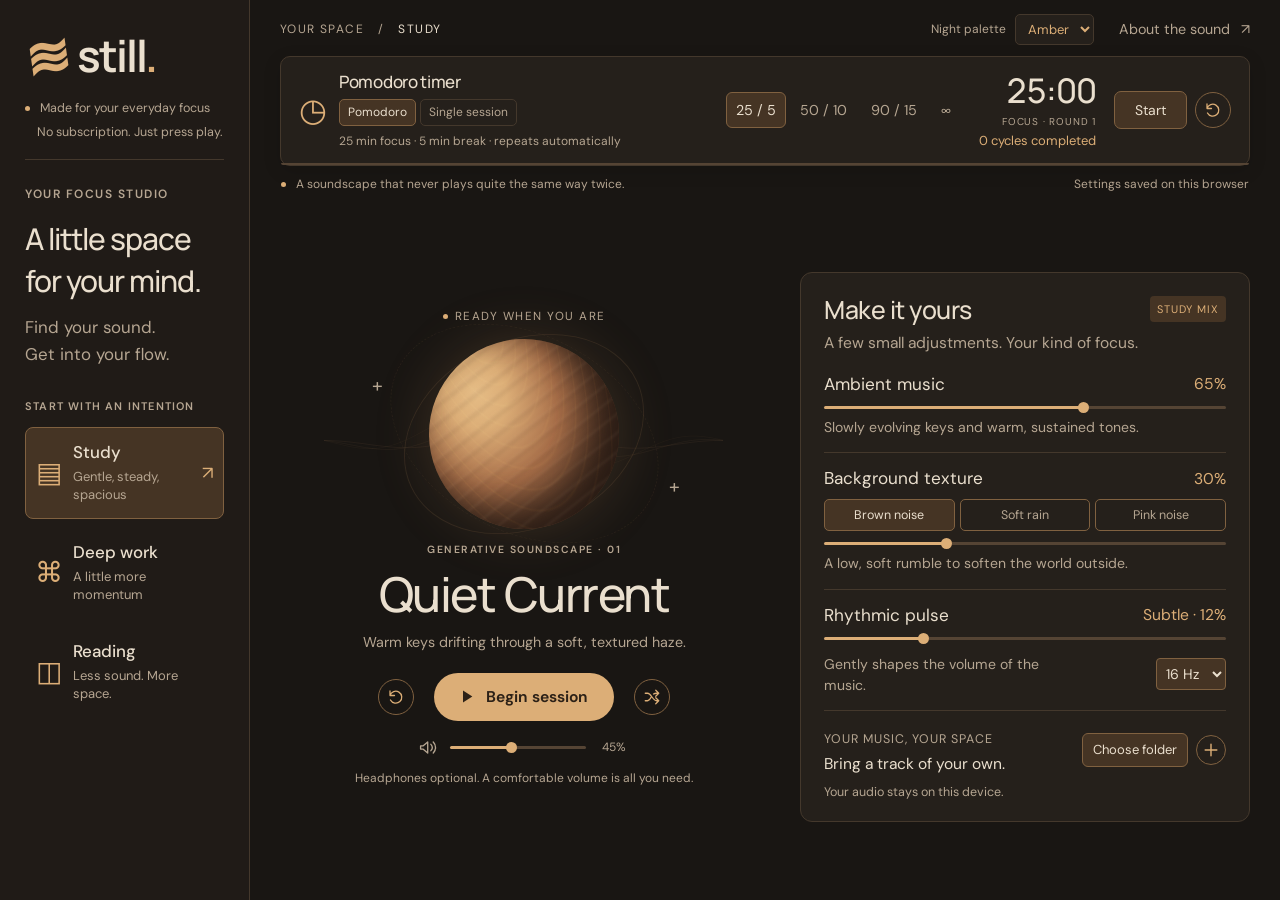
==== still/index.html @ cd14f4ec "Show completed Pomodoro cycles after full focus and break periods" ====
<!doctype html>
<html lang="en"><head><meta charset="UTF-8"><meta name="viewport" content="width=device-width, initial-scale=1"><meta name="theme-color" content="#191613"><title>Still — Focus Studio</title><meta name="description" content="Your personal sound studio. Evolving ambient music, soft textures, and a little room to focus."><link rel="stylesheet" href="style.css?v=completed-cycles-1"></head>
<body>
<div class="app">
<aside class="sidebar">
<a class="brand" href="./" aria-label="Still home"><span class="brand-symbol">≋</span> still<span class="brand-dot">.</span></a>
<div class="side-bottom"><span class="little-dot"></span> Made for your everyday focus<p>No subscription. Just press play.</p></div>
<div class="side-content"><p class="eyebrow">YOUR FOCUS STUDIO</p><h1>A little space<br>for your mind.</h1><p class="side-intro">Find your sound.<br>Get into your flow.</p>
<p class="eyebrow choose">START WITH AN INTENTION</p>
<nav aria-label="Focus presets" class="presets">
<button class="preset active" data-preset="study" aria-pressed="true"><span class="preset-icon">▤</span><span><strong>Study</strong><small>Gentle, steady, spacious</small></span><span class="preset-arrow">↗</span></button>
<button class="preset" data-preset="work" aria-pressed="false"><span class="preset-icon">⌘</span><span><strong>Deep work</strong><small>A little more momentum</small></span><span class="preset-arrow">↗</span></button>
<button class="preset" data-preset="reading" aria-pressed="false"><span class="preset-icon">◫</span><span><strong>Reading</strong><small>Less sound. More space.</small></span><span class="preset-arrow">↗</span></button>
</nav></div>

</aside>
<main>
<header><div class="breadcrumb">YOUR SPACE <span>/</span> <span id="crumb">STUDY</span></div><div class="header-actions"><label class="theme-picker"><span>Night palette</span><select id="theme" aria-label="Color theme"><option value="amber">Amber</option><option value="clay">Clay</option><option value="rose">Rose</option></select></label><button id="infoBtn" class="text-button">About the sound <span>↗</span></button></div></header>
<section class="session-panel" id="sessionPanel" aria-label="Pomodoro timer">
<div class="session-title"><span class="timer-icon" aria-hidden="true">◷</span><div><h3 id="sessionTitle">Pomodoro timer</h3><div class="timer-mode" aria-label="Timer mode"><button data-timer-mode="pomodoro" class="selected" aria-pressed="true">Pomodoro</button><button data-timer-mode="single" aria-pressed="false">Single session</button></div><p id="timerHint">25 min focus · 5 min break · repeats automatically</p></div></div>
<div class="timer-options" aria-label="Focus and break duration"><button data-minutes="25" class="selected" aria-pressed="true" aria-label="25 minutes focus, 5 minutes break">25 / 5</button><button data-minutes="50" aria-pressed="false" aria-label="50 minutes focus, 10 minutes break">50 / 10</button><button data-minutes="90" aria-pressed="false" aria-label="90 minutes focus, 15 minutes break">90 / 15</button><button data-minutes="0" aria-pressed="false" aria-label="Unlimited session">∞</button></div>
<div class="timer-readout"><span id="timer" role="timer" aria-label="Time remaining">25:00</span><small id="timerState">FOCUS · ROUND 1</small><small id="cycleCount" class="cycle-count" role="status" aria-live="polite" aria-atomic="true">0 cycles completed</small></div>
<div class="timer-actions"><button id="timerPlayBtn" class="timer-start"><span id="timerPlayLabel">Start</span></button><button id="skipBreakBtn" class="timer-skip" hidden>Skip break</button><button id="timerResetBtn" class="round-button" aria-label="Reset Pomodoro timer"><svg viewBox="0 0 24 24" fill="none" stroke="currentColor" stroke-width="1.7" stroke-linecap="round" stroke-linejoin="round" aria-hidden="true"><path d="M4 10a8 8 0 1 1 .6 6M4 4v6h6"/></svg></button></div>
<div class="progress-track"><div id="progress"></div></div></section>
<footer><span><span class="little-dot"></span> A soundscape that never plays quite the same way twice.</span><span id="savedStatus">Settings saved on this browser</span></footer>
<div class="studio">
<section class="player" aria-label="Sound player">
<div class="sound-label"><span class="little-dot" id="liveDot"></span><span id="soundLabel">READY WHEN YOU ARE</span></div>
<div class="orb-stage" aria-hidden="true"><div class="orbit orbit-one"></div><div class="orbit orbit-two"></div><div class="orb"><div class="orb-inner"></div></div><canvas id="waves"></canvas><span class="orb-cross cross-one">+</span><span class="orb-cross cross-two">+</span></div>
<div class="track-heading"><p class="eyebrow" id="trackCategory">GENERATIVE SOUNDSCAPE · 01</p><h2 id="trackTitle">Quiet Current</h2><p id="trackDesc">Warm keys drifting through a soft, textured haze.</p></div>
<div class="track-position" id="trackPosition" hidden><output id="trackTime">0:00</output><input id="trackSeek" type="range" min="0" max="1000" value="0" aria-label="Track position"><output id="trackDuration">0:00</output></div>
<div class="transport"><button class="round-button" id="resetBtn" aria-label="Reset session" title="Reset session"><svg viewBox="0 0 24 24" fill="none" stroke="currentColor" stroke-width="1.7" stroke-linecap="round" stroke-linejoin="round" aria-hidden="true"><path d="M4 10a8 8 0 1 1 .6 6M4 4v6h6"/></svg></button><button id="playBtn" class="play-button"><svg id="playIcon" width="18" height="20" viewBox="0 0 18 20" aria-hidden="true"><path d="M3 1L17 10 3 19Z" fill="currentColor"/></svg><span id="playText">Begin session</span></button><button class="round-button" id="newBtn" aria-label="Create a new sound variation" title="New variation"><svg viewBox="0 0 24 24" fill="none" stroke="currentColor" stroke-width="1.7" stroke-linecap="round" stroke-linejoin="round" aria-hidden="true"><path d="m17 3 4 4-4 4m0 2 4 4-4 4M3 7h3c5 0 7 10 12 10h3M3 17h3c2 0 3.5-2 5-5M14 8c1.2-.7 2.5-1 4-1h3"/></svg></button></div>
<div class="volume-row"><label for="volume" aria-label="Master volume"><svg viewBox="0 0 24 24" fill="none" stroke="currentColor" stroke-width="1.7" stroke-linecap="round" stroke-linejoin="round" aria-hidden="true"><path d="m11 5-6 5H2v4h3l6 5V5Zm4 3a6 6 0 0 1 0 8m3-11a10 10 0 0 1 0 14"/></svg></label><input id="volume" type="range" min="0" max="100" value="45" aria-label="Master volume"><output id="volumeValue" for="volume">45%</output></div>
<p class="headphone-note">Headphones optional. A comfortable volume is all you need.</p>
</section>
<section class="mixer" aria-label="Sound controls"><div class="mixer-title"><h3>Make it yours</h3><span class="mix-tag" id="mixTag">STUDY MIX</span></div><p class="muted">A few small adjustments. Your kind of focus.</p>
<div class="control"><div class="control-label"><label for="music">Ambient music</label><output id="musicValue" for="music">65%</output></div><input id="music" type="range" min="0" max="100" value="65"><p>Slowly evolving keys and warm, sustained tones.</p></div>
<div class="control"><div class="control-label"><label for="texture">Background texture</label><output id="textureValue" for="texture">30%</output></div><div class="segmented texture-options" aria-label="Texture type"><button data-texture="brown" class="selected" aria-pressed="true">Brown noise</button><button data-texture="rain" aria-pressed="false">Soft rain</button><button data-texture="pink" aria-pressed="false">Pink noise</button></div><input id="texture" type="range" min="0" max="100" value="30"><p id="textureDesc">A low, soft rumble to soften the world outside.</p></div>
<div class="control"><div class="control-label"><label for="pulse">Rhythmic pulse</label><output id="pulseValue" for="pulse">Subtle · 12%</output></div><input id="pulse" type="range" min="0" max="50" value="12"><div class="pulse-caption"><p>Gently shapes the volume of the music.</p><label class="rate-label"><select id="rate" aria-label="Pulse rate"><option value="8">8 Hz</option><option value="12">12 Hz</option><option value="16" selected>16 Hz</option><option value="20">20 Hz</option></select></label></div></div>
<div class="upload-box"><div><span>YOUR MUSIC, YOUR SPACE</span><p id="fileLabel">Bring a track of your own.</p></div><button class="folder-button" id="folderBtn">Choose folder</button><input hidden id="folderInput" type="file" webkitdirectory directory multiple accept=".mp3,audio/mpeg"><button class="upload-button" id="uploadBtn" aria-label="Choose audio files"><svg viewBox="0 0 24 24" fill="none" stroke="currentColor" stroke-width="1.7" stroke-linecap="round" stroke-linejoin="round" aria-hidden="true"><path d="M12 5v14M5 12h14"/></svg></button><input hidden id="fileInput" type="file" accept="audio/*" multiple><button hidden id="removeFile" class="remove-file" aria-label="Remove uploaded audio">×</button></div><p class="local-note"><span id="localNote">Your audio stays on this device.</span> <button id="libraryBtn" class="library-link" hidden>Browse &amp; filters</button></p>
</section>
</div>


<div class="status" id="status" role="status" aria-live="polite"></div>
</main></div>
<dialog id="about"><button id="closeAbout" class="close-dialog" aria-label="Close about">×</button><p class="eyebrow">A SMALL NOTE ON SOUND</p><h2>Made to sit in the background.</h2><p>Still creates original, evolving ambient audio in your browser. Mix soft musical layers with synthesized noise textures, or bring your own audio file.</p><p>The optional rhythmic pulse is amplitude modulation: a gentle repeating change in volume. The Hz setting describes that repetition rate, not the pitch of the music.</p><p>This is a personal sound experiment. Choose what feels comfortable; pulse can be turned down to zero.</p><p>Choose Pomodoro for repeating focus/break cycles, or Single session to stop after one focus period. In Pomodoro mode, focus audio fades out for breaks and returns for the next focus round. Keep this page open while the timer runs. The completed-cycle count increases after a full focus period and break; skipped breaks do not count. Resetting the timer, changing its duration or mode, or reloading the page clears this count. Your settings and completed focus rounds stay in this browser. They do not sync between devices. Your audio files are never sent to a server. Choose an MP3 folder and filter by genre and neural-effect labels in filenames or folders. Unlabeled tracks remain available under All or Unlabeled. Duplicate cleanup is a separate local utility; the website does not scan for or remove duplicates. Reselect your files after reloading; the site cannot automatically browse your computer.</p><p id="audioStatus" class="audio-status">Audio engine idle</p></dialog>
<dialog id="libraryDialog" class="library-dialog"><button id="closeLibrary" class="close-dialog" aria-label="Close music library">×</button><p class="eyebrow">LOCAL FILES · NO UPLOADS</p><h2>Your music library</h2><p id="libraryStatus" role="status" aria-live="polite">Choose your MP3 folder to get started.</p><div class="library-toolbar"><button id="pickLibraryFolder" class="folder-button">Choose folder</button><label class="shuffle-option"><input id="shuffle" type="checkbox"> Shuffle matching tracks</label></div><div class="music-filters"><fieldset><legend>Genres <small>Choose any combination</small></legend><div id="genreFilters" class="filter-options"></div></fieldset><fieldset><legend>Neural effect <small>Read from your file labels</small></legend><div id="effectFilters" class="filter-options"></div></fieldset></div><div class="filter-actions"><button id="applyFilters" class="folder-button">Apply filters</button><button id="clearFilters" class="library-link">Clear filters</button><span id="filterPreview"></span></div><p class="library-privacy" id="unlabeledNote"></p><div id="libraryRows" class="library-rows"></div><p class="library-privacy">Your files stay on this device. Reselect the folder after refreshing. Selected genres match any of those genres; selected effects match any of those levels. Both groups must match. Playback repeats through matching tracks.</p></dialog>
<script src="audio.js?v=music-filters-1"></script><script src="session.js?v=completed-cycles-1"></script><script src="library.js?v=music-filters-2"></script><script src="app.js?v=completed-cycles-1"></script>
</body></html>
---- still/style.css ----
@import url('https://fonts.googleapis.com/css2?family=DM+Sans:wght@400;500;600;650;700&family=Manrope:wght@400;500;600;650;700&display=swap');
:root{color-scheme:dark;--bg:#191613;--side:#201b17;--panel:#25201b;--text:#eadfce;--muted:#b6a692;--line:#44382c;--accent:#dcae77;--accent-ink:#2c2117;--accent-soft:#453424;--accent-border:#806140;--track:#554434;--orb-light:#e5bc85;--orb-mid:#a96f49;--orb-deep:#42291e;--shade:#281b14;--glow:#bd875634}
:root[data-theme=clay]{--bg:#1b1513;--side:#231a17;--panel:#2b201b;--text:#edddcd;--muted:#c0a28d;--line:#4c352b;--accent:#dfa080;--accent-ink:#321d14;--accent-soft:#4f3227;--accent-border:#91624c;--track:#5c3d2e;--orb-light:#f0be91;--orb-mid:#ba7256;--orb-deep:#532c23;--shade:#301b15;--glow:#c5856234}
:root[data-theme=rose]{--bg:#1b1517;--side:#231b1d;--panel:#2b2123;--text:#eedfdb;--muted:#bea5a3;--line:#4e373b;--accent:#d5a09c;--accent-ink:#321f22;--accent-soft:#4d3036;--accent-border:#8d5d66;--track:#5b3c43;--orb-light:#e9b9a6;--orb-mid:#ad777b;--orb-deep:#4c2b38;--shade:#2e1b24;--glow:#b77c8834}
*{box-sizing:border-box}body{margin:0;background:var(--bg);color:var(--text);font:18.2px 'DM Sans',sans-serif}button,input,select{font:inherit}button{cursor:pointer;color:inherit}button:disabled{opacity:.6;cursor:wait}button:focus-visible,a:focus-visible,input:focus-visible,select:focus-visible{outline:2px solid var(--accent);outline-offset:4px}[hidden]{display:none!important}h1,h2,h3,p{margin-top:0}h1,h2,h3{font-family:Manrope,sans-serif;font-weight:500}h3{margin:0}.app{display:grid;grid-template-columns:250px minmax(0,1fr);min-height:100svh}.sidebar{background:var(--side);border-right:1px solid var(--line);padding:25px 25px 22px;display:flex;flex-direction:column}.brand{font:650 44px Manrope,sans-serif;letter-spacing:-2px;text-decoration:none;color:var(--text);display:flex;align-items:center;gap:9px}.brand-symbol{font-size:54px;line-height:40px;transform:rotate(-8deg);color:var(--accent)}.brand-dot{color:var(--accent);margin-left:-10px}.side-bottom{font-size:12.5px;line-height:1.5;color:var(--muted);margin-top:14px;padding-bottom:17px;border-bottom:1px solid var(--line)}.side-bottom p{font-size:12.5px;margin:5px 0 0 12px}.little-dot{display:inline-block;width:5px;height:5px;border-radius:50%;background:var(--accent);margin-right:7px;vertical-align:middle}.side-content{margin-top:26px}.eyebrow{font-size:12px;font-weight:600;letter-spacing:1.5px;color:var(--muted)}h1{font-size:30px;line-height:1.4;letter-spacing:-1px;margin:16px 0 12px}.side-intro{font-size:16.9px;line-height:1.65;color:var(--muted);margin-bottom:0}.choose{margin:30px 0 14px;font-size:11px;letter-spacing:1.2px}.presets{display:flex;flex-direction:column;gap:8px}.preset{display:flex;text-align:left;align-items:center;gap:11px;border:1px solid transparent;background:none;border-radius:8px;padding:13px 10px;width:100%}.preset.active{border-color:var(--accent-border);background:var(--accent-soft)}.preset:hover{background:var(--accent-soft)}.preset-icon{display:flex;justify-content:center;align-items:center;font-size:28px;color:var(--accent);width:26px;flex-shrink:0}.preset>span:nth-child(2){min-width:0}.preset strong{display:block;font-weight:500;font-size:16.9px}.preset small{display:block;color:var(--muted);font-size:13px;line-height:1.4;margin-top:5px}.preset-arrow{color:var(--accent);margin-left:auto;visibility:hidden}.preset.active .preset-arrow{visibility:visible}
main{padding:8px 30px 14px;max-width:1700px;width:100%;margin:0 auto}header{height:42px;display:flex;align-items:center;justify-content:space-between;gap:20px}.breadcrumb{font-size:12px;letter-spacing:1.4px;color:var(--muted);display:flex;gap:14px;white-space:nowrap}.breadcrumb span:last-child{color:var(--text)}.header-actions{display:flex;align-items:center;gap:25px}.theme-picker{display:flex;align-items:center;gap:9px;font-size:12px;color:var(--muted)}.theme-picker select{background:var(--panel);color:var(--accent);border:1px solid var(--line);border-radius:5px;font-size:13px;padding:5px 8px}.text-button{border:0;background:none;color:var(--muted);font-size:14.3px;padding:5px 0;white-space:nowrap}.text-button span{margin-left:7px}
.session-panel{position:sticky;top:8px;z-index:20;margin:6px 0 0;border:1px solid var(--line);border-radius:10px;padding:13px 18px 15px;display:grid;grid-template-columns:minmax(210px,1fr) auto auto auto;align-items:center;gap:18px;background:var(--panel);box-shadow:0 5px 18px #0002}.session-title{display:flex;gap:12px;align-items:center;min-width:0}.timer-icon{font-size:32px;line-height:1;color:var(--accent)}.session-title h3{font-size:17px;letter-spacing:-.3px}.session-title p{font-size:12px;line-height:1.5;color:var(--muted);margin:6px 0 0}.timer-mode{display:flex;gap:4px;margin-top:6px;flex-wrap:wrap}.timer-mode button{font-size:12px;line-height:1.2;border:1px solid var(--line);border-radius:5px;background:transparent;color:var(--muted);padding:5px 8px}.timer-mode button.selected{background:var(--accent-soft);border-color:var(--accent-border);color:var(--text)}.timer-options{display:flex;gap:4px;justify-content:center;align-items:center}.timer-options button{white-space:nowrap;background:transparent;border:1px solid transparent;padding:8px 9px;border-radius:6px;font-size:14.3px;color:var(--muted)}.timer-options button.selected{border-color:var(--accent-border);background:var(--accent-soft);color:var(--text)}.timer-readout{text-align:right;min-width:105px}.timer-readout>span{font:500 34px/1.2 Manrope,sans-serif;font-variant-numeric:tabular-nums;letter-spacing:-1px}.timer-readout small{display:block;font-size:10px;line-height:1.5;color:var(--muted);letter-spacing:.8px;margin-top:3px}.timer-actions{display:flex;align-items:center;justify-content:center;gap:8px}.timer-start,.timer-skip{border:1px solid var(--accent-border);background:var(--accent-soft);color:var(--text);border-radius:7px;padding:10px 12px;font-size:14px;line-height:1.2}.timer-start{min-width:73px}.timer-skip{background:transparent;font-size:12px;padding:8px}.progress-track{position:absolute;bottom:0;left:0;right:0;height:2px;background:var(--track);border-radius:0 0 10px 10px;overflow:hidden}#progress{height:100%;background:var(--accent);transition:width 1s linear;width:0}.on-break .session-panel{border-color:var(--accent-border)}
footer{display:flex;justify-content:space-between;gap:16px;padding:9px 1px 7px;font-size:12px;line-height:1.5;color:var(--muted)}footer>span:first-child{min-width:0}.studio{display:grid;grid-template-columns:minmax(0,1fr) minmax(400px,450px);gap:32px;padding:8px 0 0;align-items:center}.player{text-align:center;min-width:0}.sound-label{color:var(--muted);font-size:11.7px;line-height:1.6;letter-spacing:1.5px;display:flex;justify-content:center;align-items:center;margin-top:0}.orb-stage{height:clamp(180px,25vh,265px);max-width:400px;margin:0 auto;position:relative;display:grid;place-items:center;isolation:isolate}.orb{width:190px;height:190px;border-radius:50%;position:relative;background:radial-gradient(ellipse at 35% 20%,var(--orb-light) 0,var(--accent) 17%,var(--orb-mid) 45%,var(--orb-deep) 88%);box-shadow:inset -15px -25px 40px var(--shade),0 0 55px var(--glow);overflow:hidden;transform:rotate(-23deg)}.orb:after{content:'';position:absolute;inset:0;border-radius:50%;background:repeating-radial-gradient(ellipse at 50% -25%,transparent 0,transparent 7px,#f0cb9c25 8px,transparent 9px);mix-blend-mode:soft-light}.orb-inner{position:absolute;inset:-20%;background:repeating-linear-gradient(165deg,transparent 0 8px,#edc79c18 9px,#38231b10 11px 15px);filter:blur(1px)}.orbit{border:1px solid var(--accent-border);opacity:.22;border-radius:50%;position:absolute;width:250px;height:250px;transform:rotate(-25deg) scaleY(.75)}.orbit-two{width:285px;height:285px;transform:rotate(28deg) scaleY(.69);border-style:dashed;opacity:.13}.orb-cross{position:absolute;color:var(--muted);font-size:19.5px}.cross-one{left:12%;top:22%}.cross-two{right:11%;bottom:20%}canvas{position:absolute;inset:0;width:100%;height:100%;z-index:-1}.playing .orb{animation:breathe 10s ease-in-out infinite}.playing .orb-inner{animation:drift 30s linear infinite}@keyframes breathe{50%{box-shadow:inset -15px -25px 40px var(--shade),0 0 65px var(--glow);filter:brightness(1.05)}}@keyframes drift{to{transform:translateY(35px)}}.track-heading .eyebrow{font-size:10.4px;line-height:1.5;letter-spacing:1.5px;margin:0}.track-heading h2{font-size:48.1px;line-height:1.2;letter-spacing:-1.5px;margin:8px 0}.track-heading>p:last-child{font-size:14.3px;color:var(--muted);line-height:1.6;margin:0}.transport{display:grid;grid-template-columns:36px minmax(180px,max-content) 36px;align-items:center;justify-content:center;column-gap:20px;margin-top:19px}.round-button,.upload-button,.remove-file{display:inline-flex;align-items:center;justify-content:center;line-height:1;padding:0;flex-shrink:0}.round-button{border:1px solid var(--accent-border);width:36px;height:36px;background:transparent;border-radius:50%;color:var(--accent)}.round-button:hover{background:var(--accent-soft)}.round-button svg,.upload-button svg{display:block;width:18px;height:18px;flex-shrink:0}.upload-button svg{width:20px;height:20px}.play-button{background:var(--accent);color:var(--accent-ink);border:0;border-radius:28px;padding:14px 23px;display:flex;gap:13px;align-items:center;font-weight:650;font-size:15.6px;min-height:48px;min-width:180px;justify-content:center;justify-self:center;white-space:nowrap}.play-button:hover{filter:brightness(1.06)}.play-button svg{display:block;width:12px;height:15px;flex-shrink:0}.volume-row{margin:17px auto 0;display:flex;gap:12px;width:210px;align-items:center;color:var(--muted)}.volume-row label{display:flex;align-items:center;justify-content:center;flex-shrink:0}.volume-row label svg{width:19px;height:19px}.volume-row output{font-size:12px;min-width:31px}.headphone-note{font-size:12px;color:var(--muted);margin:12px 0 0;line-height:1.5}
.mixer{border:1px solid var(--line);background:var(--panel);border-radius:12px;padding:20px 23px;align-self:center}.mixer-title{display:flex;justify-content:space-between;align-items:center;gap:8px;flex-wrap:wrap}.mixer h3{font-size:24.96px;line-height:1.3;letter-spacing:-.5px}.mix-tag{font-size:10.92px;letter-spacing:1px;color:var(--accent);background:var(--accent-soft);border-radius:4px;padding:6px 7px;white-space:nowrap}.mixer .muted{color:var(--muted);font-size:15.6px;line-height:1.6;margin:6px 0 17px}.control{border-bottom:1px solid var(--line);padding-bottom:14px;margin-bottom:14px}.control-label{display:flex;justify-content:space-between;align-items:center;gap:12px;margin-bottom:10px;font-size:17.16px;line-height:1.35}.control-label output{color:var(--accent);font-size:15.6px;white-space:nowrap}.control p{font-size:14.04px;color:var(--muted);line-height:1.5;margin:8px 0 0}input[type=range]{appearance:none;-webkit-appearance:none;background:linear-gradient(to right,var(--accent) var(--fill,50%),var(--track) var(--fill,50%));width:100%;height:3px;border-radius:8px;cursor:pointer;margin:6px 0;display:block}input[type=range]::-webkit-slider-thumb{appearance:none;width:11px;height:11px;background:var(--accent);border:0;border-radius:50%}input[type=range]::-moz-range-thumb{width:11px;height:11px;background:var(--accent);border:0;border-radius:50%}.segmented{display:flex;gap:5px;margin:-2px 0 11px}.segmented button{background:none;border:1px solid var(--accent-border);color:var(--muted);border-radius:5px;font-size:12.48px;line-height:1.35;padding:7px 8px;flex:1;white-space:normal;min-width:0}.segmented button.selected{color:var(--text);background:var(--accent-soft)}.pulse-caption{display:flex;gap:12px;justify-content:space-between;align-items:center}.pulse-caption p{max-width:260px}.rate-label select{background:var(--accent-soft);border:1px solid var(--accent-border);color:var(--text);font-size:14.04px;padding:5px;border-radius:4px;margin-top:6px}.upload-box{display:flex;align-items:center;gap:8px}.upload-box>div{min-width:0;flex:1}.upload-box span{font-size:12.48px;letter-spacing:1px;color:var(--muted)}.upload-box p{font-size:15.6px;line-height:1.4;margin:5px 0 0;color:var(--text);overflow:hidden;text-overflow:ellipsis;white-space:nowrap;max-width:100%}.upload-button{width:30px;height:30px;border:1px solid var(--accent-border);background:transparent;border-radius:50%;color:var(--accent)}.remove-file{background:none;border:0;font-size:27px;color:var(--muted)}.local-note{font-size:12.48px;line-height:1.4;color:var(--muted);margin:8px 0 0}.status{position:fixed;bottom:16px;left:50%;transform:translateX(-50%);z-index:35;background:var(--panel);color:var(--text);border-radius:8px;box-shadow:0 4px 22px #0004;max-width:min(600px,calc(100% - 32px));font-size:14px;line-height:1.5;text-align:center}.status:not(:empty){border:1px solid var(--accent-border);padding:10px 16px}.status:empty{display:none}
dialog{border:1px solid var(--accent-border);border-radius:16px;background:var(--panel);color:var(--text);max-width:580px;width:calc(100% - 40px);max-height:calc(100svh - 40px);padding:32px;box-shadow:0 30px 100px #0008}dialog::backdrop{background:#100b07d9;backdrop-filter:blur(7px)}dialog h2{font-size:30px;line-height:1.4;margin-bottom:18px}dialog p{font-size:16px;line-height:1.7;color:var(--muted)}.close-dialog{position:absolute;top:10px;right:16px;background:none;border:0;font-size:30px;color:var(--muted)}.audio-status{font-size:13px!important;color:var(--accent)!important}
@media(min-width:1101px){.app{height:100svh;min-height:740px}main{height:100%;display:grid;grid-template-rows:42px auto auto minmax(0,1fr);row-gap:0}.studio{min-height:0}.sidebar{min-height:0}.orb-stage{height:clamp(170px,24vh,255px)}}
@media(min-width:1600px){main{padding-left:45px;padding-right:45px}.studio{grid-template-columns:minmax(0,1fr) 480px;gap:50px}.orb{width:210px;height:210px}}
@media(min-width:1101px) and (max-height:820px){.sidebar{padding-top:18px}.side-content{margin-top:19px}.choose{margin-top:23px}.preset{padding:10px}.side-bottom{margin-top:10px;padding-bottom:12px}.mixer{padding:17px 21px}.mixer .muted{margin-bottom:13px}.control{padding-bottom:10px;margin-bottom:10px}.control-label{margin-bottom:8px}.control p{margin-top:6px}.session-panel{padding-top:10px;padding-bottom:12px}.track-heading h2{margin:6px 0}.transport{margin-top:15px}.volume-row{margin-top:14px}.headphone-note{margin-top:10px}}
@media(max-width:1200px){.app{grid-template-columns:220px minmax(0,1fr)}.sidebar{padding-left:17px;padding-right:17px}main{padding-left:22px;padding-right:22px}.studio{grid-template-columns:minmax(0,1fr) 390px;gap:24px}.session-panel{gap:12px;padding-left:13px;padding-right:13px}.session-title{gap:8px}.timer-icon{display:none}.timer-options button{padding:8px 6px}.timer-readout{min-width:96px}.timer-actions{gap:6px}.timer-start{min-width:65px;padding:9px}.timer-mode button{font-size:11px;padding:5px 6px}.session-title p{font-size:11px}.session-title h3{font-size:16px}.track-heading h2{font-size:42px}}
@media(max-width:1100px){.app{grid-template-columns:1fr}.sidebar{padding:17px 25px;border-right:0;border-bottom:1px solid var(--line);display:flex;flex-direction:row;align-items:center;gap:25px}.brand{font-size:36px}.brand-symbol{font-size:45px}.side-content{margin:0;flex:1}.side-content>.eyebrow,.side-content h1,.side-intro,.side-bottom{display:none}.presets{flex-direction:row;justify-content:flex-end}.preset{width:auto;max-width:200px;padding:10px}.preset small{font-size:11px}.preset-arrow{display:none}.preset-icon{font-size:25px}.preset strong{font-size:15px}main{padding:8px 25px 20px}.studio{grid-template-columns:minmax(250px,1fr) minmax(330px,410px);gap:25px;padding-top:20px}.session-panel{margin-top:5px;grid-template-columns:minmax(180px,1fr) auto auto auto}.session-title{gap:8px}.session-title p{font-size:11px}.theme-picker span{display:none}.header-actions{gap:18px}.orb-stage{height:230px}.mixer{padding:20px}footer{font-size:12px}}
@media(max-width:760px){.session-panel{grid-template-columns:1fr auto;gap:12px}.session-title{grid-column:1;grid-row:1}.timer-readout{grid-column:2;grid-row:1}.timer-options{grid-column:1;grid-row:2;justify-content:flex-start}.timer-actions{grid-column:2;grid-row:2;flex-wrap:wrap;max-width:150px}.session-title p{max-width:240px}.studio{grid-template-columns:1fr;gap:25px;padding-top:22px}.orb-stage{height:230px}.mixer{width:100%;max-width:520px;justify-self:center}.player{padding:5px 0 10px}.track-heading h2{font-size:44.2px}.session-panel{top:8px}.theme-picker select{font-size:12px}.preset small{display:none}.presets{gap:5px}.preset{flex:1;max-width:none;padding:10px 7px;gap:6px}.sidebar{display:block;padding:16px 20px}.side-content{margin-top:14px}.presets{justify-content:stretch}.brand{font-size:36px}.preset strong{font-size:14px}.preset-icon{font-size:23px;width:20px}main{padding:5px 20px 20px}.breadcrumb{font-size:10px;gap:9px;letter-spacing:1px}.text-button{font-size:12px}.header-actions{gap:12px}.theme-picker select{max-width:88px;padding:5px}.session-title h3{font-size:16px}.timer-mode button{font-size:11px;padding:6px 7px}.timer-readout>span{font-size:30px}.timer-readout small{font-size:8px}.timer-options button{font-size:12px;padding:8px 6px}.timer-start{min-width:60px;font-size:12px;padding:9px}.timer-skip{font-size:10px;padding:7px}.timer-actions .round-button{width:28px;height:28px}footer{font-size:11.5px;display:block;padding-top:10px}footer>span{display:block;margin-bottom:4px}.mixer h3{font-size:28.08px}.mixer .muted{font-size:17.16px}.control-label{font-size:18.72px}.control p{font-size:15.6px}.segmented button{font-size:15.6px}.upload-box span{font-size:14.04px}.upload-box p{font-size:17.16px}.transport{column-gap:15px}}
@media(prefers-reduced-motion:reduce){*,*:before,*:after{animation:none!important;transition:none!important}canvas{display:none}}
@media(max-width:760px){header{height:auto;min-height:42px;flex-wrap:wrap;gap:6px 12px}.header-actions{margin-left:auto}}
.sidebar,main{min-width:0}
@media(max-width:1100px){.app{grid-template-columns:minmax(0,1fr)}.preset{min-width:0}}
/* Local MP3 folder library. */
.folder-button{border:1px solid var(--accent-border);background:var(--accent-soft);color:var(--text);border-radius:6px;padding:8px 10px;font-size:13px;line-height:1.25;white-space:nowrap;cursor:pointer}
.library-link{border:0;background:transparent;color:var(--accent);font-size:12.5px;text-decoration:underline;text-underline-offset:3px;cursor:pointer;padding:0}
.local-note{display:flex;justify-content:space-between;align-items:center;flex-wrap:wrap;gap:4px 10px}
.library-dialog{max-width:860px;width:calc(100% - 32px)}.library-dialog h2{margin-bottom:9px}.library-dialog #libraryStatus{font-size:15px;margin-bottom:14px}.library-toolbar{display:flex;align-items:center;gap:18px;flex-wrap:wrap;margin:12px 0}
.library-dialog .library-privacy,.library-dialog .cleanup-note{font-size:13px;line-height:1.6}.library-dialog a{color:var(--accent)}.library-dialog code{font-size:12px;overflow-wrap:anywhere}.shuffle-option{font-size:14px;color:var(--muted);display:flex;align-items:center;gap:7px}.shuffle-option input{accent-color:var(--accent)}
.library-rows{max-height:28vh;overflow:auto;margin:17px 0;border-block:1px solid var(--line)}.library-rows:empty{border:0}.library-track{display:block;width:100%;text-align:left;background:transparent;border:0;border-bottom:1px solid var(--line);padding:12px;color:var(--text);cursor:pointer}.library-track:hover,.library-track[aria-current=true]{background:var(--accent-soft)}.library-track strong{display:block;font-size:15px;font-weight:500;overflow-wrap:anywhere}.library-track small{display:block;font-size:12px;line-height:1.5;color:var(--muted);margin-top:4px;overflow-wrap:anywhere}.library-warning{font-size:13px!important;padding:8px;color:var(--accent)!important}
#duplicateDetails{font-size:14px;margin:12px 0}#duplicateDetails summary{cursor:pointer;color:var(--accent)}#duplicateDetails p,#duplicateRows{font-size:13px;line-height:1.6;overflow-wrap:anywhere}#duplicateRows{max-height:140px;overflow:auto;padding-left:20px}#scanProgress{width:100%;height:8px;accent-color:var(--accent)}
.track-position{max-width:340px;width:90%;margin:16px auto 0;display:flex;align-items:center;gap:10px;color:var(--muted)}.track-position output{font-size:12px;min-width:34px;font-variant-numeric:tabular-nums}.track-position output:last-child{text-align:right}.has-library .orb-stage{height:clamp(120px,18vh,185px)}.has-library .orb{width:155px;height:155px}.has-library .track-heading h2{font-size:36px;white-space:nowrap;overflow:hidden;text-overflow:ellipsis}.has-library .transport{margin-top:14px}
@media(max-width:760px){.upload-box{flex-wrap:wrap}.upload-box>div{flex-basis:calc(100% - 125px)}.folder-button{font-size:12px;padding:8px}.has-library .track-heading h2{font-size:30px}.has-library .orb-stage{height:170px}.library-dialog{padding:26px 20px}.library-toolbar{gap:12px}}

/* Multiple selections within a group are combined; both filter groups must match. */
.music-filters{display:grid;gap:16px;margin:18px 0}.music-filters fieldset{border:0;margin:0;padding:0;min-width:0}.music-filters legend{font-size:16px;color:var(--text);margin-bottom:10px}.music-filters legend small{font-size:12px;color:var(--muted);margin-left:8px}.filter-options{display:flex;flex-wrap:wrap;gap:7px}.filter-chip{border:1px solid var(--accent-border);background:transparent;color:var(--muted);border-radius:7px;padding:8px 11px;font-size:14px;line-height:1.3}.filter-chip.selected{background:var(--accent-soft);color:var(--text);box-shadow:inset 0 0 0 1px var(--accent-border)}.filter-actions{display:flex;align-items:center;gap:16px;flex-wrap:wrap}.filter-actions>span{font-size:13px;color:var(--muted)}.library-dialog .library-privacy{margin:12px 0}.library-track small+small{font-size:11px;opacity:.9}.library-dialog #libraryStatus{margin-bottom:10px}
@media(max-width:760px){.music-filters legend small{display:block;margin:5px 0 0}.filter-chip{font-size:13px;padding:8px 10px}.library-rows{max-height:26vh}}

.timer-readout .cycle-count{font-size:13px;line-height:1.4;letter-spacing:0;color:var(--accent);white-space:nowrap}
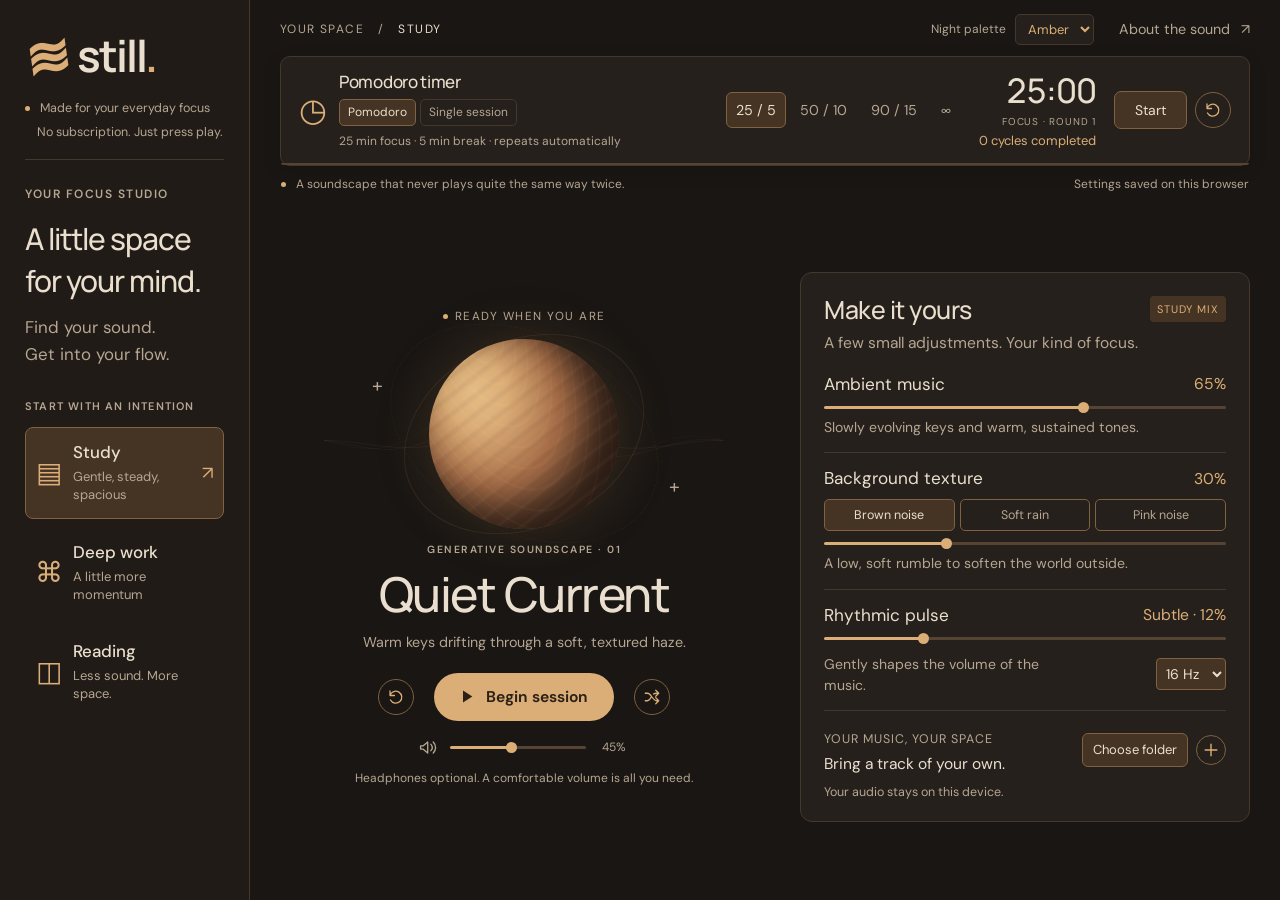
==== commit c5dcc551: "Fade all audio gently before pausing MP3 playback" ====
--- a/still/index.html
+++ b/still/index.html
@@ -46,5 +46,5 @@
 </main></div>
 <dialog id="about"><button id="closeAbout" class="close-dialog" aria-label="Close about">×</button><p class="eyebrow">A SMALL NOTE ON SOUND</p><h2>Made to sit in the background.</h2><p>Still creates original, evolving ambient audio in your browser. Mix soft musical layers with synthesized noise textures, or bring your own audio file.</p><p>The optional rhythmic pulse is amplitude modulation: a gentle repeating change in volume. The Hz setting describes that repetition rate, not the pitch of the music.</p><p>This is a personal sound experiment. Choose what feels comfortable; pulse can be turned down to zero.</p><p>Choose Pomodoro for repeating focus/break cycles, or Single session to stop after one focus period. In Pomodoro mode, focus audio fades out for breaks and returns for the next focus round. Keep this page open while the timer runs. The completed-cycle count increases after a full focus period and break; skipped breaks do not count. Resetting the timer, changing its duration or mode, or reloading the page clears this count. Your settings and completed focus rounds stay in this browser. They do not sync between devices. Your audio files are never sent to a server. Choose an MP3 folder and filter by genre and neural-effect labels in filenames or folders. Unlabeled tracks remain available under All or Unlabeled. Duplicate cleanup is a separate local utility; the website does not scan for or remove duplicates. Reselect your files after reloading; the site cannot automatically browse your computer.</p><p id="audioStatus" class="audio-status">Audio engine idle</p></dialog>
 <dialog id="libraryDialog" class="library-dialog"><button id="closeLibrary" class="close-dialog" aria-label="Close music library">×</button><p class="eyebrow">LOCAL FILES · NO UPLOADS</p><h2>Your music library</h2><p id="libraryStatus" role="status" aria-live="polite">Choose your MP3 folder to get started.</p><div class="library-toolbar"><button id="pickLibraryFolder" class="folder-button">Choose folder</button><label class="shuffle-option"><input id="shuffle" type="checkbox"> Shuffle matching tracks</label></div><div class="music-filters"><fieldset><legend>Genres <small>Choose any combination</small></legend><div id="genreFilters" class="filter-options"></div></fieldset><fieldset><legend>Neural effect <small>Read from your file labels</small></legend><div id="effectFilters" class="filter-options"></div></fieldset></div><div class="filter-actions"><button id="applyFilters" class="folder-button">Apply filters</button><button id="clearFilters" class="library-link">Clear filters</button><span id="filterPreview"></span></div><p class="library-privacy" id="unlabeledNote"></p><div id="libraryRows" class="library-rows"></div><p class="library-privacy">Your files stay on this device. Reselect the folder after refreshing. Selected genres match any of those genres; selected effects match any of those levels. Both groups must match. Playback repeats through matching tracks.</p></dialog>
-<script src="audio.js?v=music-filters-1"></script><script src="session.js?v=completed-cycles-1"></script><script src="library.js?v=music-filters-2"></script><script src="app.js?v=completed-cycles-1"></script>
+<script src="audio.js?v=gentle-pause-1"></script><script src="session.js?v=completed-cycles-1"></script><script src="library.js?v=music-filters-2"></script><script src="app.js?v=completed-cycles-1"></script>
 </body></html>
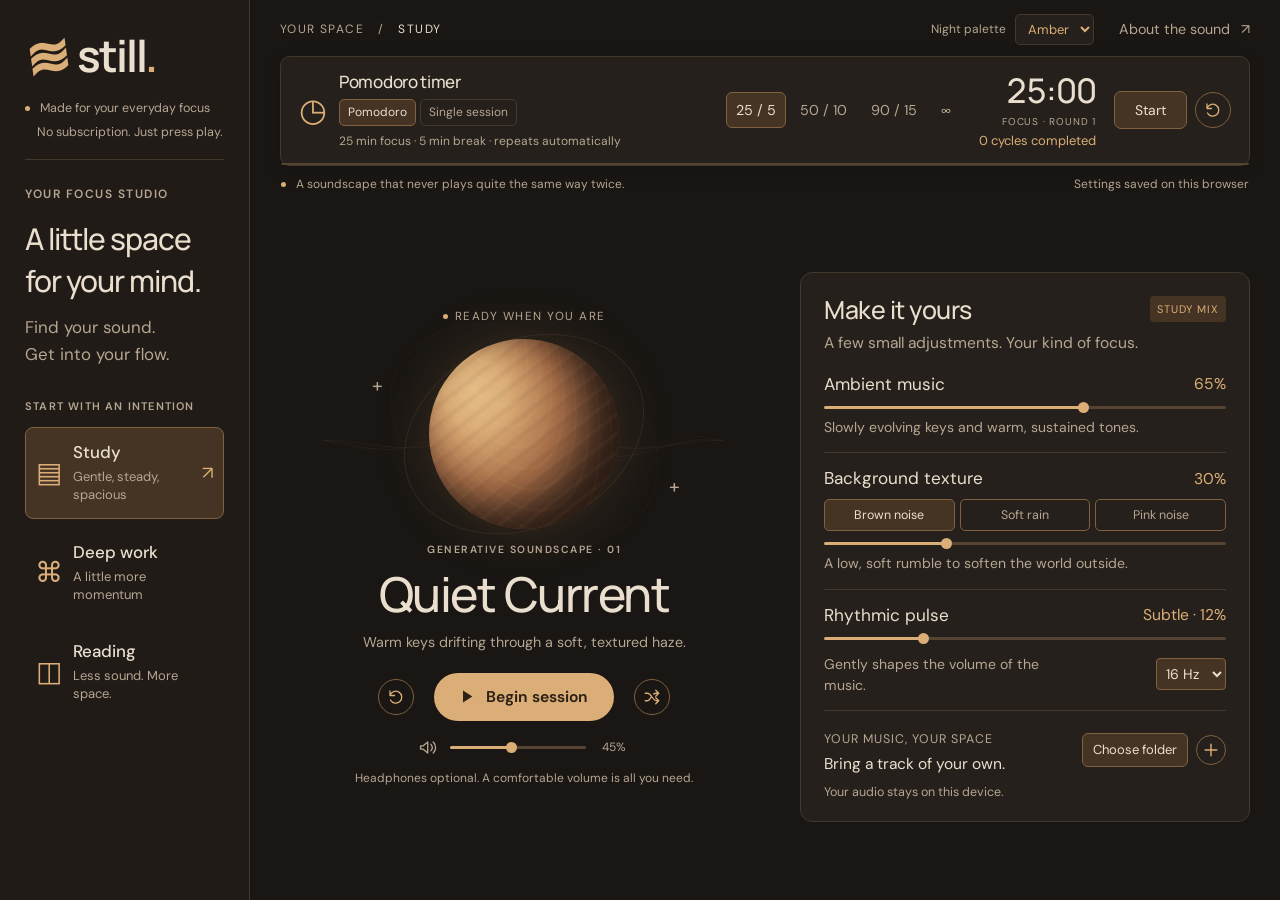
==== commit 4d5c7216: "Start imported music without extra sounds and contain player artwork" ====
--- a/still/index.html
+++ b/still/index.html
@@ -1,5 +1,5 @@
 <!doctype html>
-<html lang="en"><head><meta charset="UTF-8"><meta name="viewport" content="width=device-width, initial-scale=1"><meta name="theme-color" content="#191613"><title>Still — Focus Studio</title><meta name="description" content="Your personal sound studio. Evolving ambient music, soft textures, and a little room to focus."><link rel="stylesheet" href="style.css?v=completed-cycles-1"></head>
+<html lang="en"><head><meta charset="UTF-8"><meta name="viewport" content="width=device-width, initial-scale=1"><meta name="theme-color" content="#191613"><title>Still — Focus Studio</title><meta name="description" content="Your personal sound studio. Evolving ambient music, soft textures, and a little room to focus."><link rel="stylesheet" href="style.css?v=solo-music-1"></head>
 <body>
 <div class="app">
 <aside class="sidebar">
@@ -33,8 +33,8 @@
 <div class="volume-row"><label for="volume" aria-label="Master volume"><svg viewBox="0 0 24 24" fill="none" stroke="currentColor" stroke-width="1.7" stroke-linecap="round" stroke-linejoin="round" aria-hidden="true"><path d="m11 5-6 5H2v4h3l6 5V5Zm4 3a6 6 0 0 1 0 8m3-11a10 10 0 0 1 0 14"/></svg></label><input id="volume" type="range" min="0" max="100" value="45" aria-label="Master volume"><output id="volumeValue" for="volume">45%</output></div>
 <p class="headphone-note">Headphones optional. A comfortable volume is all you need.</p>
 </section>
-<section class="mixer" aria-label="Sound controls"><div class="mixer-title"><h3>Make it yours</h3><span class="mix-tag" id="mixTag">STUDY MIX</span></div><p class="muted">A few small adjustments. Your kind of focus.</p>
-<div class="control"><div class="control-label"><label for="music">Ambient music</label><output id="musicValue" for="music">65%</output></div><input id="music" type="range" min="0" max="100" value="65"><p>Slowly evolving keys and warm, sustained tones.</p></div>
+<section class="mixer" aria-label="Sound controls"><div class="mixer-title"><h3>Make it yours</h3><span class="mix-tag" id="mixTag">STUDY MIX</span></div><p class="muted" id="mixerHint">A few small adjustments. Your kind of focus.</p>
+<div class="control"><div class="control-label"><label for="music">Ambient music</label><output id="musicValue" for="music">65%</output></div><input id="music" type="range" min="0" max="100" value="65"><p id="musicDesc">Slowly evolving keys and warm, sustained tones.</p></div>
 <div class="control"><div class="control-label"><label for="texture">Background texture</label><output id="textureValue" for="texture">30%</output></div><div class="segmented texture-options" aria-label="Texture type"><button data-texture="brown" class="selected" aria-pressed="true">Brown noise</button><button data-texture="rain" aria-pressed="false">Soft rain</button><button data-texture="pink" aria-pressed="false">Pink noise</button></div><input id="texture" type="range" min="0" max="100" value="30"><p id="textureDesc">A low, soft rumble to soften the world outside.</p></div>
 <div class="control"><div class="control-label"><label for="pulse">Rhythmic pulse</label><output id="pulseValue" for="pulse">Subtle · 12%</output></div><input id="pulse" type="range" min="0" max="50" value="12"><div class="pulse-caption"><p>Gently shapes the volume of the music.</p><label class="rate-label"><select id="rate" aria-label="Pulse rate"><option value="8">8 Hz</option><option value="12">12 Hz</option><option value="16" selected>16 Hz</option><option value="20">20 Hz</option></select></label></div></div>
 <div class="upload-box"><div><span>YOUR MUSIC, YOUR SPACE</span><p id="fileLabel">Bring a track of your own.</p></div><button class="folder-button" id="folderBtn">Choose folder</button><input hidden id="folderInput" type="file" webkitdirectory directory multiple accept=".mp3,audio/mpeg"><button class="upload-button" id="uploadBtn" aria-label="Choose audio files"><svg viewBox="0 0 24 24" fill="none" stroke="currentColor" stroke-width="1.7" stroke-linecap="round" stroke-linejoin="round" aria-hidden="true"><path d="M12 5v14M5 12h14"/></svg></button><input hidden id="fileInput" type="file" accept="audio/*" multiple><button hidden id="removeFile" class="remove-file" aria-label="Remove uploaded audio">×</button></div><p class="local-note"><span id="localNote">Your audio stays on this device.</span> <button id="libraryBtn" class="library-link" hidden>Browse &amp; filters</button></p>
@@ -46,5 +46,5 @@
 </main></div>
 <dialog id="about"><button id="closeAbout" class="close-dialog" aria-label="Close about">×</button><p class="eyebrow">A SMALL NOTE ON SOUND</p><h2>Made to sit in the background.</h2><p>Still creates original, evolving ambient audio in your browser. Mix soft musical layers with synthesized noise textures, or bring your own audio file.</p><p>The optional rhythmic pulse is amplitude modulation: a gentle repeating change in volume. The Hz setting describes that repetition rate, not the pitch of the music.</p><p>This is a personal sound experiment. Choose what feels comfortable; pulse can be turned down to zero.</p><p>Choose Pomodoro for repeating focus/break cycles, or Single session to stop after one focus period. In Pomodoro mode, focus audio fades out for breaks and returns for the next focus round. Keep this page open while the timer runs. The completed-cycle count increases after a full focus period and break; skipped breaks do not count. Resetting the timer, changing its duration or mode, or reloading the page clears this count. Your settings and completed focus rounds stay in this browser. They do not sync between devices. Your audio files are never sent to a server. Choose an MP3 folder and filter by genre and neural-effect labels in filenames or folders. Unlabeled tracks remain available under All or Unlabeled. Duplicate cleanup is a separate local utility; the website does not scan for or remove duplicates. Reselect your files after reloading; the site cannot automatically browse your computer.</p><p id="audioStatus" class="audio-status">Audio engine idle</p></dialog>
 <dialog id="libraryDialog" class="library-dialog"><button id="closeLibrary" class="close-dialog" aria-label="Close music library">×</button><p class="eyebrow">LOCAL FILES · NO UPLOADS</p><h2>Your music library</h2><p id="libraryStatus" role="status" aria-live="polite">Choose your MP3 folder to get started.</p><div class="library-toolbar"><button id="pickLibraryFolder" class="folder-button">Choose folder</button><label class="shuffle-option"><input id="shuffle" type="checkbox"> Shuffle matching tracks</label></div><div class="music-filters"><fieldset><legend>Genres <small>Choose any combination</small></legend><div id="genreFilters" class="filter-options"></div></fieldset><fieldset><legend>Neural effect <small>Read from your file labels</small></legend><div id="effectFilters" class="filter-options"></div></fieldset></div><div class="filter-actions"><button id="applyFilters" class="folder-button">Apply filters</button><button id="clearFilters" class="library-link">Clear filters</button><span id="filterPreview"></span></div><p class="library-privacy" id="unlabeledNote"></p><div id="libraryRows" class="library-rows"></div><p class="library-privacy">Your files stay on this device. Reselect the folder after refreshing. Selected genres match any of those genres; selected effects match any of those levels. Both groups must match. Playback repeats through matching tracks.</p></dialog>
-<script src="audio.js?v=gentle-pause-1"></script><script src="session.js?v=completed-cycles-1"></script><script src="library.js?v=music-filters-2"></script><script src="app.js?v=completed-cycles-1"></script>
+<script src="audio.js?v=solo-music-1"></script><script src="session.js?v=completed-cycles-1"></script><script src="library.js?v=music-filters-2"></script><script src="app.js?v=solo-music-1"></script>
 </body></html>
--- a/still/style.css
+++ b/still/style.css
@@ -34,3 +34,15 @@
 @media(max-width:760px){.music-filters legend small{display:block;margin:5px 0 0}.filter-chip{font-size:13px;padding:8px 10px}.library-rows{max-height:26vh}}
 
 .timer-readout .cycle-count{font-size:13px;line-height:1.4;letter-spacing:0;color:var(--accent);white-space:nowrap}
+
+/* Keep the entire globe and its decoration inside its own player row. */
+.has-library .orb-stage{--orb-size:clamp(135px,18vh,175px);height:clamp(180px,23vh,220px);margin-bottom:12px;overflow:hidden}
+.has-library .orb{width:var(--orb-size);height:var(--orb-size)}
+.has-library .orbit-one{width:calc(var(--orb-size)*1.25);height:calc(var(--orb-size)*1.25)}
+.has-library .orbit-two{width:calc(var(--orb-size)*1.4);height:calc(var(--orb-size)*1.4)}
+.has-library .track-heading{position:relative;min-width:0}
+.has-library .track-heading h2{white-space:normal;overflow-wrap:anywhere;display:-webkit-box;-webkit-box-orient:vertical;-webkit-line-clamp:2;line-clamp:2;overflow:hidden}
+@media(max-width:760px){.has-library .orb-stage{--orb-size:150px;height:190px;margin-bottom:12px}}
+
+.studio,.mixer{min-width:0}
+@media(max-width:760px){.studio{grid-template-columns:minmax(0,1fr)}.orb-stage{width:100%}}
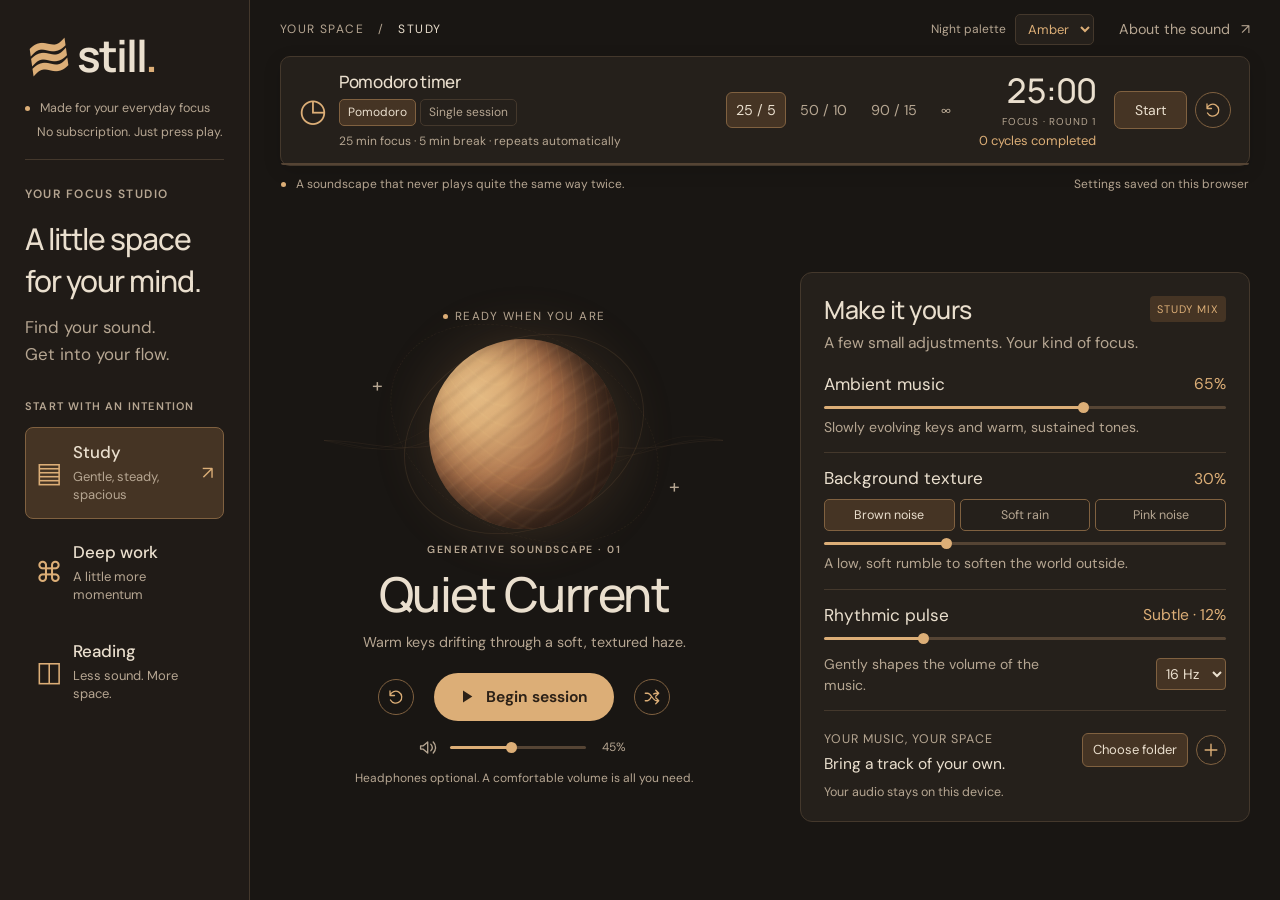
==== commit 25081197: "Fade final mixed output and wait for audio time before pausing" ====
--- a/still/index.html
+++ b/still/index.html
@@ -46,5 +46,5 @@
 </main></div>
 <dialog id="about"><button id="closeAbout" class="close-dialog" aria-label="Close about">×</button><p class="eyebrow">A SMALL NOTE ON SOUND</p><h2>Made to sit in the background.</h2><p>Still creates original, evolving ambient audio in your browser. Mix soft musical layers with synthesized noise textures, or bring your own audio file.</p><p>The optional rhythmic pulse is amplitude modulation: a gentle repeating change in volume. The Hz setting describes that repetition rate, not the pitch of the music.</p><p>This is a personal sound experiment. Choose what feels comfortable; pulse can be turned down to zero.</p><p>Choose Pomodoro for repeating focus/break cycles, or Single session to stop after one focus period. In Pomodoro mode, focus audio fades out for breaks and returns for the next focus round. Keep this page open while the timer runs. The completed-cycle count increases after a full focus period and break; skipped breaks do not count. Resetting the timer, changing its duration or mode, or reloading the page clears this count. Your settings and completed focus rounds stay in this browser. They do not sync between devices. Your audio files are never sent to a server. Choose an MP3 folder and filter by genre and neural-effect labels in filenames or folders. Unlabeled tracks remain available under All or Unlabeled. Duplicate cleanup is a separate local utility; the website does not scan for or remove duplicates. Reselect your files after reloading; the site cannot automatically browse your computer.</p><p id="audioStatus" class="audio-status">Audio engine idle</p></dialog>
 <dialog id="libraryDialog" class="library-dialog"><button id="closeLibrary" class="close-dialog" aria-label="Close music library">×</button><p class="eyebrow">LOCAL FILES · NO UPLOADS</p><h2>Your music library</h2><p id="libraryStatus" role="status" aria-live="polite">Choose your MP3 folder to get started.</p><div class="library-toolbar"><button id="pickLibraryFolder" class="folder-button">Choose folder</button><label class="shuffle-option"><input id="shuffle" type="checkbox"> Shuffle matching tracks</label></div><div class="music-filters"><fieldset><legend>Genres <small>Choose any combination</small></legend><div id="genreFilters" class="filter-options"></div></fieldset><fieldset><legend>Neural effect <small>Read from your file labels</small></legend><div id="effectFilters" class="filter-options"></div></fieldset></div><div class="filter-actions"><button id="applyFilters" class="folder-button">Apply filters</button><button id="clearFilters" class="library-link">Clear filters</button><span id="filterPreview"></span></div><p class="library-privacy" id="unlabeledNote"></p><div id="libraryRows" class="library-rows"></div><p class="library-privacy">Your files stay on this device. Reselect the folder after refreshing. Selected genres match any of those genres; selected effects match any of those levels. Both groups must match. Playback repeats through matching tracks.</p></dialog>
-<script src="audio.js?v=solo-music-1"></script><script src="session.js?v=completed-cycles-1"></script><script src="library.js?v=music-filters-2"></script><script src="app.js?v=solo-music-1"></script>
+<script src="audio.js?v=mobile-output-fade-1"></script><script src="session.js?v=completed-cycles-1"></script><script src="library.js?v=music-filters-2"></script><script src="app.js?v=solo-music-1"></script>
 </body></html>
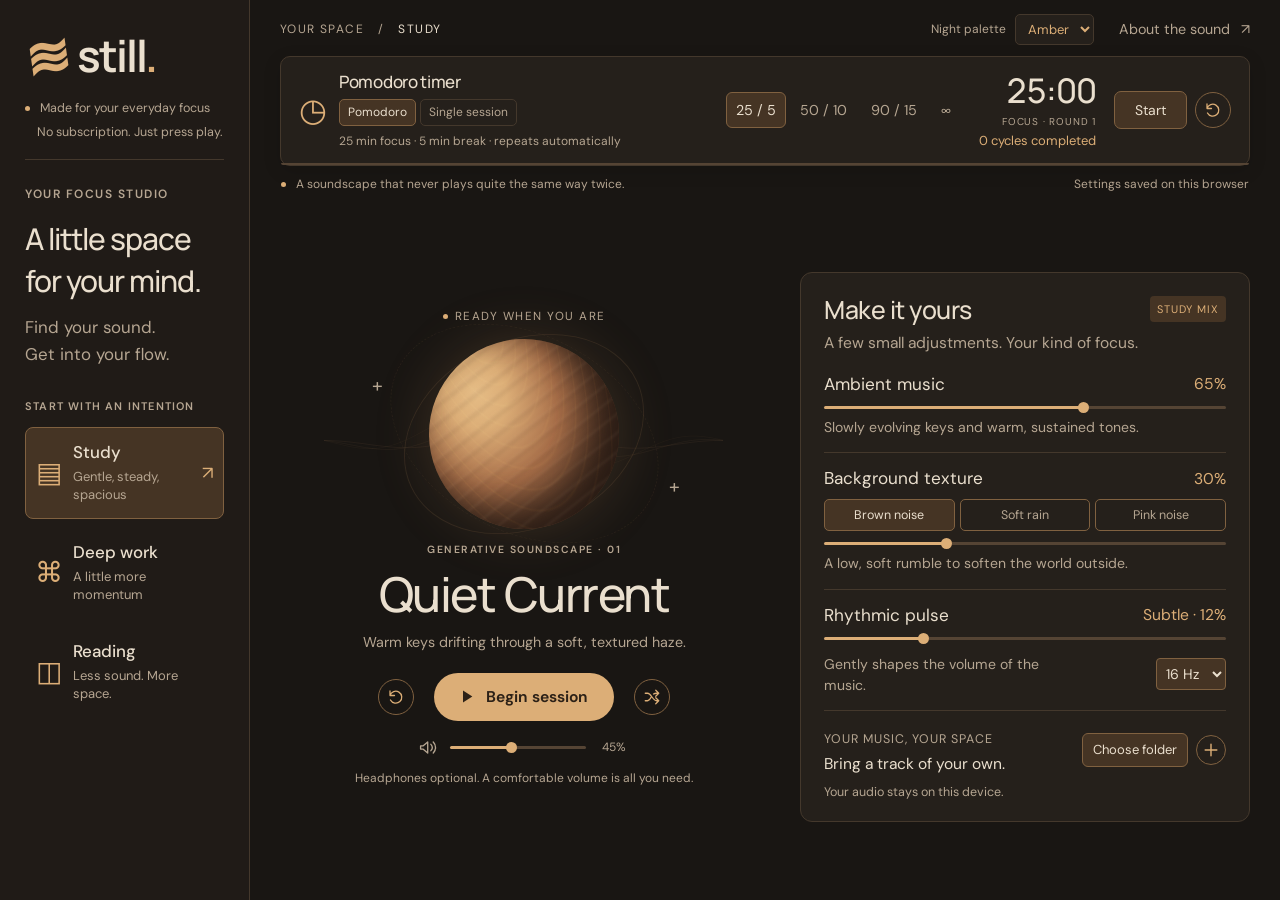
==== commit 66c2da4d: "Keep transport responsive during fades and animate status messages" ====
--- a/still/index.html
+++ b/still/index.html
@@ -1,5 +1,5 @@
 <!doctype html>
-<html lang="en"><head><meta charset="UTF-8"><meta name="viewport" content="width=device-width, initial-scale=1"><meta name="theme-color" content="#191613"><title>Still — Focus Studio</title><meta name="description" content="Your personal sound studio. Evolving ambient music, soft textures, and a little room to focus."><link rel="stylesheet" href="style.css?v=solo-music-1"></head>
+<html lang="en"><head><meta charset="UTF-8"><meta name="viewport" content="width=device-width, initial-scale=1"><meta name="theme-color" content="#191613"><title>Still — Focus Studio</title><meta name="description" content="Your personal sound studio. Evolving ambient music, soft textures, and a little room to focus."><link rel="stylesheet" href="style.css?v=gentle-status-1"></head>
 <body>
 <div class="app">
 <aside class="sidebar">
@@ -46,5 +46,5 @@
 </main></div>
 <dialog id="about"><button id="closeAbout" class="close-dialog" aria-label="Close about">×</button><p class="eyebrow">A SMALL NOTE ON SOUND</p><h2>Made to sit in the background.</h2><p>Still creates original, evolving ambient audio in your browser. Mix soft musical layers with synthesized noise textures, or bring your own audio file.</p><p>The optional rhythmic pulse is amplitude modulation: a gentle repeating change in volume. The Hz setting describes that repetition rate, not the pitch of the music.</p><p>This is a personal sound experiment. Choose what feels comfortable; pulse can be turned down to zero.</p><p>Choose Pomodoro for repeating focus/break cycles, or Single session to stop after one focus period. In Pomodoro mode, focus audio fades out for breaks and returns for the next focus round. Keep this page open while the timer runs. The completed-cycle count increases after a full focus period and break; skipped breaks do not count. Resetting the timer, changing its duration or mode, or reloading the page clears this count. Your settings and completed focus rounds stay in this browser. They do not sync between devices. Your audio files are never sent to a server. Choose an MP3 folder and filter by genre and neural-effect labels in filenames or folders. Unlabeled tracks remain available under All or Unlabeled. Duplicate cleanup is a separate local utility; the website does not scan for or remove duplicates. Reselect your files after reloading; the site cannot automatically browse your computer.</p><p id="audioStatus" class="audio-status">Audio engine idle</p></dialog>
 <dialog id="libraryDialog" class="library-dialog"><button id="closeLibrary" class="close-dialog" aria-label="Close music library">×</button><p class="eyebrow">LOCAL FILES · NO UPLOADS</p><h2>Your music library</h2><p id="libraryStatus" role="status" aria-live="polite">Choose your MP3 folder to get started.</p><div class="library-toolbar"><button id="pickLibraryFolder" class="folder-button">Choose folder</button><label class="shuffle-option"><input id="shuffle" type="checkbox"> Shuffle matching tracks</label></div><div class="music-filters"><fieldset><legend>Genres <small>Choose any combination</small></legend><div id="genreFilters" class="filter-options"></div></fieldset><fieldset><legend>Neural effect <small>Read from your file labels</small></legend><div id="effectFilters" class="filter-options"></div></fieldset></div><div class="filter-actions"><button id="applyFilters" class="folder-button">Apply filters</button><button id="clearFilters" class="library-link">Clear filters</button><span id="filterPreview"></span></div><p class="library-privacy" id="unlabeledNote"></p><div id="libraryRows" class="library-rows"></div><p class="library-privacy">Your files stay on this device. Reselect the folder after refreshing. Selected genres match any of those genres; selected effects match any of those levels. Both groups must match. Playback repeats through matching tracks.</p></dialog>
-<script src="audio.js?v=mobile-output-fade-1"></script><script src="session.js?v=completed-cycles-1"></script><script src="library.js?v=music-filters-2"></script><script src="app.js?v=solo-music-1"></script>
+<script src="audio.js?v=instant-toggle-1"></script><script src="session.js?v=completed-cycles-1"></script><script src="library.js?v=music-filters-2"></script><script src="app.js?v=instant-toggle-2"></script>
 </body></html>
--- a/still/style.css
+++ b/still/style.css
@@ -46,3 +46,9 @@
 
 .studio,.mixer{min-width:0}
 @media(max-width:760px){.studio{grid-template-columns:minmax(0,1fr)}.orb-stage{width:100%}}
+
+/* Status messages ease in/out, including replacement messages. */
+.status:not(:empty){animation:toast-appear .3s ease-out both}
+.status.toast-hiding:not(:empty){animation:toast-disappear .35s ease-in both}
+@keyframes toast-appear{from{opacity:0}to{opacity:1}}
+@keyframes toast-disappear{from{opacity:1}to{opacity:0}}
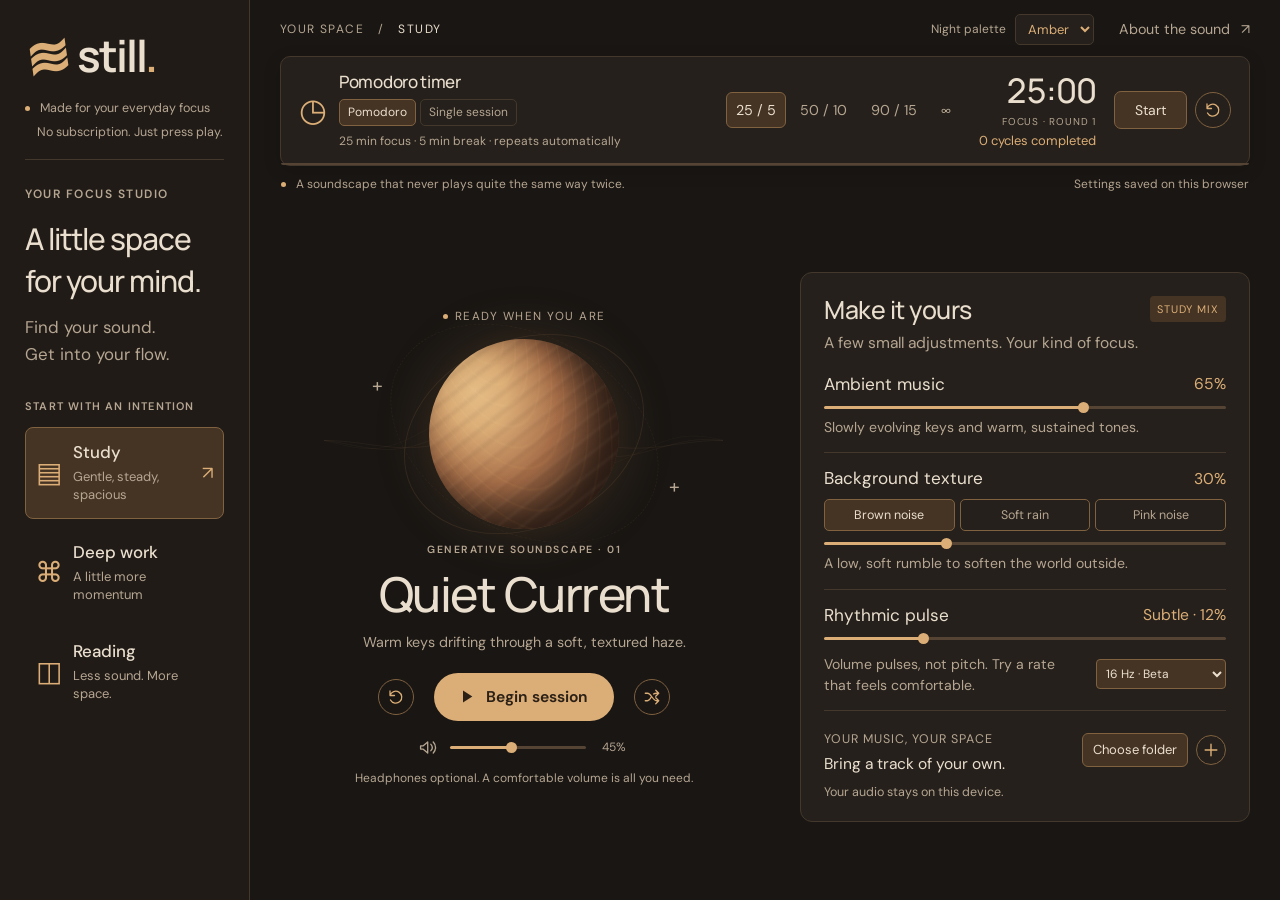
==== commit e40ad922: "Remember local music libraries and expand experimental pulse rates" ====
--- a/still/index.html
+++ b/still/index.html
@@ -1,5 +1,5 @@
 <!doctype html>
-<html lang="en"><head><meta charset="UTF-8"><meta name="viewport" content="width=device-width, initial-scale=1"><meta name="theme-color" content="#191613"><title>Still — Focus Studio</title><meta name="description" content="Your personal sound studio. Evolving ambient music, soft textures, and a little room to focus."><link rel="stylesheet" href="style.css?v=gentle-status-1"></head>
+<html lang="en"><head><meta charset="UTF-8"><meta name="viewport" content="width=device-width, initial-scale=1"><meta name="theme-color" content="#191613"><title>Still — Focus Studio</title><meta name="description" content="Your personal sound studio. Evolving ambient music, soft textures, and a little room to focus."><link rel="stylesheet" href="style.css?v=local-library-1"></head>
 <body>
 <div class="app">
 <aside class="sidebar">
@@ -36,15 +36,15 @@
 <section class="mixer" aria-label="Sound controls"><div class="mixer-title"><h3>Make it yours</h3><span class="mix-tag" id="mixTag">STUDY MIX</span></div><p class="muted" id="mixerHint">A few small adjustments. Your kind of focus.</p>
 <div class="control"><div class="control-label"><label for="music">Ambient music</label><output id="musicValue" for="music">65%</output></div><input id="music" type="range" min="0" max="100" value="65"><p id="musicDesc">Slowly evolving keys and warm, sustained tones.</p></div>
 <div class="control"><div class="control-label"><label for="texture">Background texture</label><output id="textureValue" for="texture">30%</output></div><div class="segmented texture-options" aria-label="Texture type"><button data-texture="brown" class="selected" aria-pressed="true">Brown noise</button><button data-texture="rain" aria-pressed="false">Soft rain</button><button data-texture="pink" aria-pressed="false">Pink noise</button></div><input id="texture" type="range" min="0" max="100" value="30"><p id="textureDesc">A low, soft rumble to soften the world outside.</p></div>
-<div class="control"><div class="control-label"><label for="pulse">Rhythmic pulse</label><output id="pulseValue" for="pulse">Subtle · 12%</output></div><input id="pulse" type="range" min="0" max="50" value="12"><div class="pulse-caption"><p>Gently shapes the volume of the music.</p><label class="rate-label"><select id="rate" aria-label="Pulse rate"><option value="8">8 Hz</option><option value="12">12 Hz</option><option value="16" selected>16 Hz</option><option value="20">20 Hz</option></select></label></div></div>
-<div class="upload-box"><div><span>YOUR MUSIC, YOUR SPACE</span><p id="fileLabel">Bring a track of your own.</p></div><button class="folder-button" id="folderBtn">Choose folder</button><input hidden id="folderInput" type="file" webkitdirectory directory multiple accept=".mp3,audio/mpeg"><button class="upload-button" id="uploadBtn" aria-label="Choose audio files"><svg viewBox="0 0 24 24" fill="none" stroke="currentColor" stroke-width="1.7" stroke-linecap="round" stroke-linejoin="round" aria-hidden="true"><path d="M12 5v14M5 12h14"/></svg></button><input hidden id="fileInput" type="file" accept="audio/*" multiple><button hidden id="removeFile" class="remove-file" aria-label="Remove uploaded audio">×</button></div><p class="local-note"><span id="localNote">Your audio stays on this device.</span> <button id="libraryBtn" class="library-link" hidden>Browse &amp; filters</button></p>
+<div class="control"><div class="control-label"><label for="pulse">Rhythmic pulse</label><output id="pulseValue" for="pulse">Subtle · 12%</output></div><input id="pulse" type="range" min="0" max="50" value="12"><div class="pulse-caption"><p>Volume pulses, not pitch. Try a rate that feels comfortable.</p><label class="rate-label"><select id="rate" aria-label="Pulse rate"><option value="8">8 Hz · Alpha</option><option value="10">10 Hz · Alpha</option><option value="12">12 Hz · Alpha</option><option value="16" selected>16 Hz · Beta</option><option value="20">20 Hz · Beta</option><option value="32">32 Hz · Gamma</option><option value="40">40 Hz · Experimental</option></select></label></div></div>
+<div class="upload-box"><div><span>YOUR MUSIC, YOUR SPACE</span><p id="fileLabel">Bring a track of your own.</p></div><button class="folder-button" id="folderBtn">Choose folder</button><input hidden id="folderInput" type="file" webkitdirectory directory multiple accept=".mp3,audio/mpeg"><button class="upload-button" id="uploadBtn" aria-label="Choose audio files"><svg viewBox="0 0 24 24" fill="none" stroke="currentColor" stroke-width="1.7" stroke-linecap="round" stroke-linejoin="round" aria-hidden="true"><path d="M12 5v14M5 12h14"/></svg></button><input hidden id="fileInput" type="file" accept="audio/*" multiple><button hidden id="removeFile" class="remove-file" aria-label="Remove uploaded audio">×</button></div><p class="local-note"><span id="localNote">Your audio stays on this device.</span> <button id="libraryBtn" class="library-link" hidden>Browse &amp; filters</button> <button id="reconnectLibrary" class="library-link" hidden>Reconnect folder</button></p>
 </section>
 </div>
 
 
 <div class="status" id="status" role="status" aria-live="polite"></div>
 </main></div>
-<dialog id="about"><button id="closeAbout" class="close-dialog" aria-label="Close about">×</button><p class="eyebrow">A SMALL NOTE ON SOUND</p><h2>Made to sit in the background.</h2><p>Still creates original, evolving ambient audio in your browser. Mix soft musical layers with synthesized noise textures, or bring your own audio file.</p><p>The optional rhythmic pulse is amplitude modulation: a gentle repeating change in volume. The Hz setting describes that repetition rate, not the pitch of the music.</p><p>This is a personal sound experiment. Choose what feels comfortable; pulse can be turned down to zero.</p><p>Choose Pomodoro for repeating focus/break cycles, or Single session to stop after one focus period. In Pomodoro mode, focus audio fades out for breaks and returns for the next focus round. Keep this page open while the timer runs. The completed-cycle count increases after a full focus period and break; skipped breaks do not count. Resetting the timer, changing its duration or mode, or reloading the page clears this count. Your settings and completed focus rounds stay in this browser. They do not sync between devices. Your audio files are never sent to a server. Choose an MP3 folder and filter by genre and neural-effect labels in filenames or folders. Unlabeled tracks remain available under All or Unlabeled. Duplicate cleanup is a separate local utility; the website does not scan for or remove duplicates. Reselect your files after reloading; the site cannot automatically browse your computer.</p><p id="audioStatus" class="audio-status">Audio engine idle</p></dialog>
-<dialog id="libraryDialog" class="library-dialog"><button id="closeLibrary" class="close-dialog" aria-label="Close music library">×</button><p class="eyebrow">LOCAL FILES · NO UPLOADS</p><h2>Your music library</h2><p id="libraryStatus" role="status" aria-live="polite">Choose your MP3 folder to get started.</p><div class="library-toolbar"><button id="pickLibraryFolder" class="folder-button">Choose folder</button><label class="shuffle-option"><input id="shuffle" type="checkbox"> Shuffle matching tracks</label></div><div class="music-filters"><fieldset><legend>Genres <small>Choose any combination</small></legend><div id="genreFilters" class="filter-options"></div></fieldset><fieldset><legend>Neural effect <small>Read from your file labels</small></legend><div id="effectFilters" class="filter-options"></div></fieldset></div><div class="filter-actions"><button id="applyFilters" class="folder-button">Apply filters</button><button id="clearFilters" class="library-link">Clear filters</button><span id="filterPreview"></span></div><p class="library-privacy" id="unlabeledNote"></p><div id="libraryRows" class="library-rows"></div><p class="library-privacy">Your files stay on this device. Reselect the folder after refreshing. Selected genres match any of those genres; selected effects match any of those levels. Both groups must match. Playback repeats through matching tracks.</p></dialog>
-<script src="audio.js?v=instant-toggle-1"></script><script src="session.js?v=completed-cycles-1"></script><script src="library.js?v=music-filters-2"></script><script src="app.js?v=instant-toggle-2"></script>
+<dialog id="about"><button id="closeAbout" class="close-dialog" aria-label="Close about">×</button><p class="eyebrow">A SMALL NOTE ON SOUND</p><h2>Made to sit in the background.</h2><p>Still creates original, evolving ambient audio in your browser. Mix soft musical layers with synthesized noise textures, or bring your own audio file.</p><p>The optional rhythmic pulse is amplitude modulation: a gentle repeating change in volume. The Hz setting describes that repetition rate, not the pitch of the music. Alpha (8–12 Hz), beta (16–20 Hz), and experimental gamma (32–40 Hz) options are available. These are listening experiments, not proven settings for particular tasks. Hz is repetitions per second; BPM is beats per minute. The pulse is applied to both channels of the music, including imported tracks, without adding a separate tone. Imported tracks start with the added pulse off, since they may already contain rhythmic effects.</p><p>This is a personal sound experiment. Choose what feels comfortable; pulse can be turned down to zero.</p><p>Choose Pomodoro for repeating focus/break cycles, or Single session to stop after one focus period. In Pomodoro mode, focus audio fades out for breaks and returns for the next focus round. Keep this page open while the timer runs. The completed-cycle count increases after a full focus period and break; skipped breaks do not count. Resetting the timer, changing its duration or mode, or reloading the page clears this count. Your settings and completed focus rounds stay in this browser. They do not sync between devices. Your audio files are never sent to a server. Choose an MP3 folder and filter by genre and neural-effect labels in filenames or folders. Unlabeled tracks remain available under All or Unlabeled. Duplicate cleanup is a separate local utility; the website does not scan for or remove duplicates. Enable Remember on this device in Browse &amp; filters to reload your MP3 library next visit. Supported browsers can save a read-only folder link; other browsers save a private copy in their local storage. Nothing is uploaded or added to the public website. A linked folder may need a Reconnect click if permission expires. Remembered libraries are specific to this browser and device, subject to available storage, and can be removed when browser data is cleared or a private session ends. Use only recordings you have permission to use and store. Playback still starts only when you press play.</p><p id="audioStatus" class="audio-status">Audio engine idle</p></dialog>
+<dialog id="libraryDialog" class="library-dialog"><button id="closeLibrary" class="close-dialog" aria-label="Close music library">×</button><p class="eyebrow">LOCAL FILES · NO UPLOADS</p><h2>Your music library</h2><p id="libraryStatus" role="status" aria-live="polite">Choose your MP3 folder to get started.</p><div class="library-toolbar"><button id="pickLibraryFolder" class="folder-button">Choose folder</button><label class="shuffle-option"><input id="shuffle" type="checkbox"> Shuffle matching tracks</label></div><div class="library-memory"><label class="shuffle-option"><input id="rememberLibrary" type="checkbox"> Remember on this device</label><button id="forgetLibrary" class="library-link" hidden>Forget saved library</button><p id="libraryMemory" class="library-privacy" role="status">Select your files, then enable Remember on this device.</p><p class="library-privacy">Folder links are read-only. Browser copies use storage on this device. Nothing is uploaded. Use music you have permission to use and store.</p></div><div class="music-filters"><fieldset><legend>Genres <small>Choose any combination</small></legend><div id="genreFilters" class="filter-options"></div></fieldset><fieldset><legend>Neural effect <small>Read from your file labels</small></legend><div id="effectFilters" class="filter-options"></div></fieldset></div><div class="filter-actions"><button id="applyFilters" class="folder-button">Apply filters</button><button id="clearFilters" class="library-link">Clear filters</button><span id="filterPreview"></span></div><p class="library-privacy" id="unlabeledNote"></p><div id="libraryRows" class="library-rows"></div><p class="library-privacy">Your files stay on this device. With Remember enabled, your library reloads here; browser permissions or storage limits may require selecting it again. Selected genres match any of those genres; selected effects match any of those levels. Both groups must match. Playback repeats through matching tracks.</p></dialog>
+<script src="audio.js?v=instant-toggle-1"></script><script src="session.js?v=completed-cycles-1"></script><script src="library-store.js?v=local-library-1"></script><script src="library.js?v=local-library-1"></script><script src="app.js?v=local-library-1"></script>
 </body></html>
--- a/still/style.css
+++ b/still/style.css
@@ -52,3 +52,7 @@
 .status.toast-hiding:not(:empty){animation:toast-disappear .35s ease-in both}
 @keyframes toast-appear{from{opacity:0}to{opacity:1}}
 @keyframes toast-disappear{from{opacity:1}to{opacity:0}}
+
+.library-memory{border-block:1px solid var(--line);padding:12px 0;display:flex;align-items:center;gap:8px 18px;flex-wrap:wrap}
+.library-memory p{flex-basis:100%;margin:0!important}.library-memory #libraryMemory{color:var(--accent)}
+.rate-label{min-width:0;max-width:49%}.rate-label select{max-width:100%;font-size:12px}
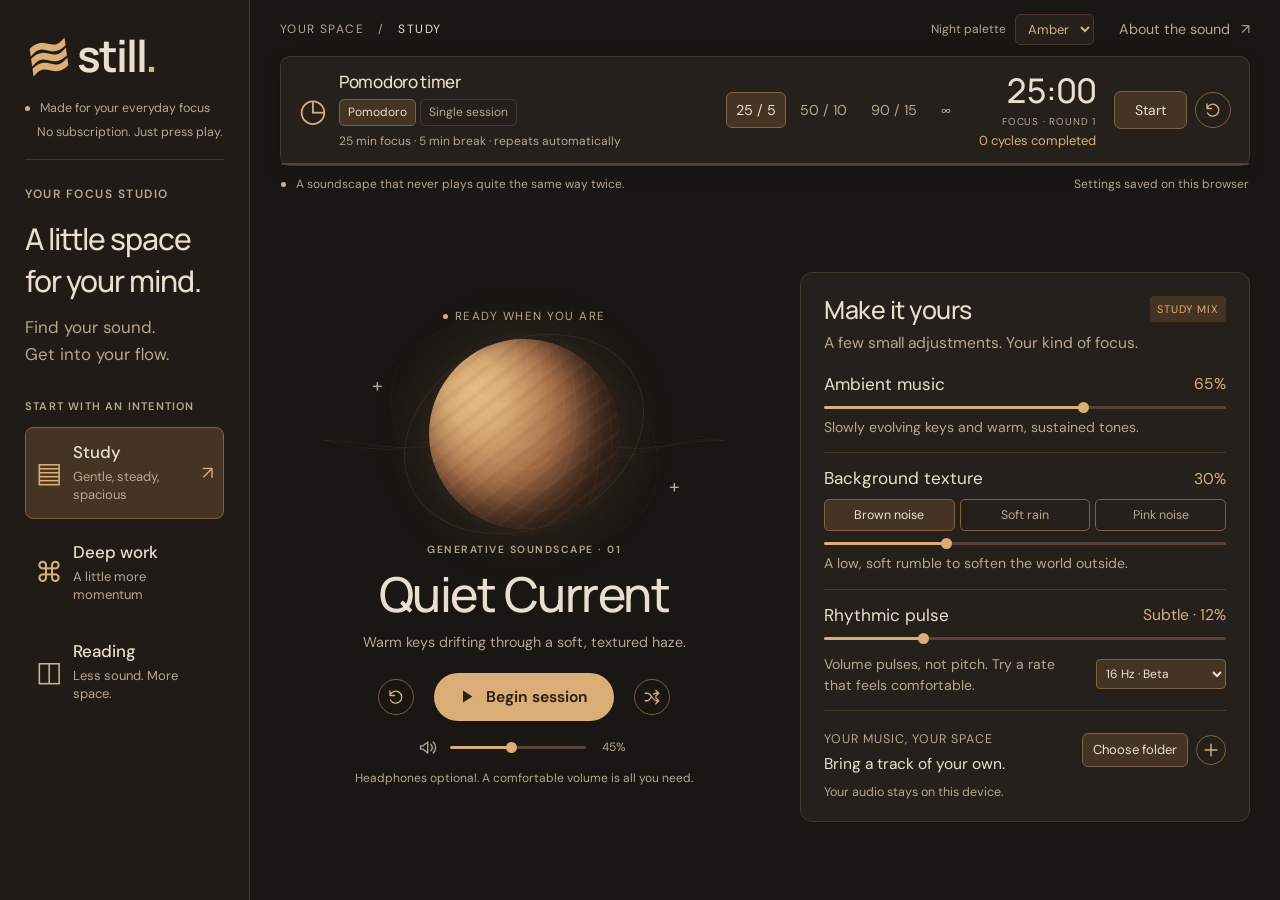
==== commit 3043d28d: "Queue play during local library restore and preserve saved filters" ====
--- a/still/index.html
+++ b/still/index.html
@@ -37,7 +37,7 @@
 <div class="control"><div class="control-label"><label for="music">Ambient music</label><output id="musicValue" for="music">65%</output></div><input id="music" type="range" min="0" max="100" value="65"><p id="musicDesc">Slowly evolving keys and warm, sustained tones.</p></div>
 <div class="control"><div class="control-label"><label for="texture">Background texture</label><output id="textureValue" for="texture">30%</output></div><div class="segmented texture-options" aria-label="Texture type"><button data-texture="brown" class="selected" aria-pressed="true">Brown noise</button><button data-texture="rain" aria-pressed="false">Soft rain</button><button data-texture="pink" aria-pressed="false">Pink noise</button></div><input id="texture" type="range" min="0" max="100" value="30"><p id="textureDesc">A low, soft rumble to soften the world outside.</p></div>
 <div class="control"><div class="control-label"><label for="pulse">Rhythmic pulse</label><output id="pulseValue" for="pulse">Subtle · 12%</output></div><input id="pulse" type="range" min="0" max="50" value="12"><div class="pulse-caption"><p>Volume pulses, not pitch. Try a rate that feels comfortable.</p><label class="rate-label"><select id="rate" aria-label="Pulse rate"><option value="8">8 Hz · Alpha</option><option value="10">10 Hz · Alpha</option><option value="12">12 Hz · Alpha</option><option value="16" selected>16 Hz · Beta</option><option value="20">20 Hz · Beta</option><option value="32">32 Hz · Gamma</option><option value="40">40 Hz · Experimental</option></select></label></div></div>
-<div class="upload-box"><div><span>YOUR MUSIC, YOUR SPACE</span><p id="fileLabel">Bring a track of your own.</p></div><button class="folder-button" id="folderBtn">Choose folder</button><input hidden id="folderInput" type="file" webkitdirectory directory multiple accept=".mp3,audio/mpeg"><button class="upload-button" id="uploadBtn" aria-label="Choose audio files"><svg viewBox="0 0 24 24" fill="none" stroke="currentColor" stroke-width="1.7" stroke-linecap="round" stroke-linejoin="round" aria-hidden="true"><path d="M12 5v14M5 12h14"/></svg></button><input hidden id="fileInput" type="file" accept="audio/*" multiple><button hidden id="removeFile" class="remove-file" aria-label="Remove uploaded audio">×</button></div><p class="local-note"><span id="localNote">Your audio stays on this device.</span> <button id="libraryBtn" class="library-link" hidden>Browse &amp; filters</button> <button id="reconnectLibrary" class="library-link" hidden>Reconnect folder</button></p>
+<div class="upload-box"><div><span>YOUR MUSIC, YOUR SPACE</span><p id="fileLabel">Bring a track of your own.</p></div><button class="folder-button" id="folderBtn">Choose folder</button><input hidden id="folderInput" type="file" webkitdirectory directory multiple accept=".mp3,audio/mpeg"><button class="upload-button" id="uploadBtn" aria-label="Choose audio files"><svg viewBox="0 0 24 24" fill="none" stroke="currentColor" stroke-width="1.7" stroke-linecap="round" stroke-linejoin="round" aria-hidden="true"><path d="M12 5v14M5 12h14"/></svg></button><input hidden id="fileInput" type="file" accept="audio/*" multiple><button hidden id="removeFile" class="remove-file" aria-label="Remove uploaded audio">×</button></div><p class="local-note"><span id="localNote">Your audio stays on this device.</span> <button id="libraryBtn" class="library-link" hidden>Browse &amp; filters</button> <button id="reconnectLibrary" class="library-link" hidden>Reconnect folder</button> <button id="useGenerated" class="library-link" hidden>Use generated sounds</button></p>
 </section>
 </div>
 
@@ -46,5 +46,5 @@
 </main></div>
 <dialog id="about"><button id="closeAbout" class="close-dialog" aria-label="Close about">×</button><p class="eyebrow">A SMALL NOTE ON SOUND</p><h2>Made to sit in the background.</h2><p>Still creates original, evolving ambient audio in your browser. Mix soft musical layers with synthesized noise textures, or bring your own audio file.</p><p>The optional rhythmic pulse is amplitude modulation: a gentle repeating change in volume. The Hz setting describes that repetition rate, not the pitch of the music. Alpha (8–12 Hz), beta (16–20 Hz), and experimental gamma (32–40 Hz) options are available. These are listening experiments, not proven settings for particular tasks. Hz is repetitions per second; BPM is beats per minute. The pulse is applied to both channels of the music, including imported tracks, without adding a separate tone. Imported tracks start with the added pulse off, since they may already contain rhythmic effects.</p><p>This is a personal sound experiment. Choose what feels comfortable; pulse can be turned down to zero.</p><p>Choose Pomodoro for repeating focus/break cycles, or Single session to stop after one focus period. In Pomodoro mode, focus audio fades out for breaks and returns for the next focus round. Keep this page open while the timer runs. The completed-cycle count increases after a full focus period and break; skipped breaks do not count. Resetting the timer, changing its duration or mode, or reloading the page clears this count. Your settings and completed focus rounds stay in this browser. They do not sync between devices. Your audio files are never sent to a server. Choose an MP3 folder and filter by genre and neural-effect labels in filenames or folders. Unlabeled tracks remain available under All or Unlabeled. Duplicate cleanup is a separate local utility; the website does not scan for or remove duplicates. Enable Remember on this device in Browse &amp; filters to reload your MP3 library next visit. Supported browsers can save a read-only folder link; other browsers save a private copy in their local storage. Nothing is uploaded or added to the public website. A linked folder may need a Reconnect click if permission expires. Remembered libraries are specific to this browser and device, subject to available storage, and can be removed when browser data is cleared or a private session ends. Use only recordings you have permission to use and store. Playback still starts only when you press play.</p><p id="audioStatus" class="audio-status">Audio engine idle</p></dialog>
 <dialog id="libraryDialog" class="library-dialog"><button id="closeLibrary" class="close-dialog" aria-label="Close music library">×</button><p class="eyebrow">LOCAL FILES · NO UPLOADS</p><h2>Your music library</h2><p id="libraryStatus" role="status" aria-live="polite">Choose your MP3 folder to get started.</p><div class="library-toolbar"><button id="pickLibraryFolder" class="folder-button">Choose folder</button><label class="shuffle-option"><input id="shuffle" type="checkbox"> Shuffle matching tracks</label></div><div class="library-memory"><label class="shuffle-option"><input id="rememberLibrary" type="checkbox"> Remember on this device</label><button id="forgetLibrary" class="library-link" hidden>Forget saved library</button><p id="libraryMemory" class="library-privacy" role="status">Select your files, then enable Remember on this device.</p><p class="library-privacy">Folder links are read-only. Browser copies use storage on this device. Nothing is uploaded. Use music you have permission to use and store.</p></div><div class="music-filters"><fieldset><legend>Genres <small>Choose any combination</small></legend><div id="genreFilters" class="filter-options"></div></fieldset><fieldset><legend>Neural effect <small>Read from your file labels</small></legend><div id="effectFilters" class="filter-options"></div></fieldset></div><div class="filter-actions"><button id="applyFilters" class="folder-button">Apply filters</button><button id="clearFilters" class="library-link">Clear filters</button><span id="filterPreview"></span></div><p class="library-privacy" id="unlabeledNote"></p><div id="libraryRows" class="library-rows"></div><p class="library-privacy">Your files stay on this device. With Remember enabled, your library reloads here; browser permissions or storage limits may require selecting it again. Selected genres match any of those genres; selected effects match any of those levels. Both groups must match. Playback repeats through matching tracks.</p></dialog>
-<script src="audio.js?v=instant-toggle-1"></script><script src="session.js?v=completed-cycles-1"></script><script src="library-store.js?v=local-library-1"></script><script src="library.js?v=local-library-1"></script><script src="app.js?v=local-library-1"></script>
+<script src="audio.js?v=preload-play-1"></script><script src="session.js?v=completed-cycles-1"></script><script src="library-store.js?v=local-library-1"></script><script src="library.js?v=local-library-1"></script><script src="app.js?v=preload-play-1"></script>
 </body></html>
